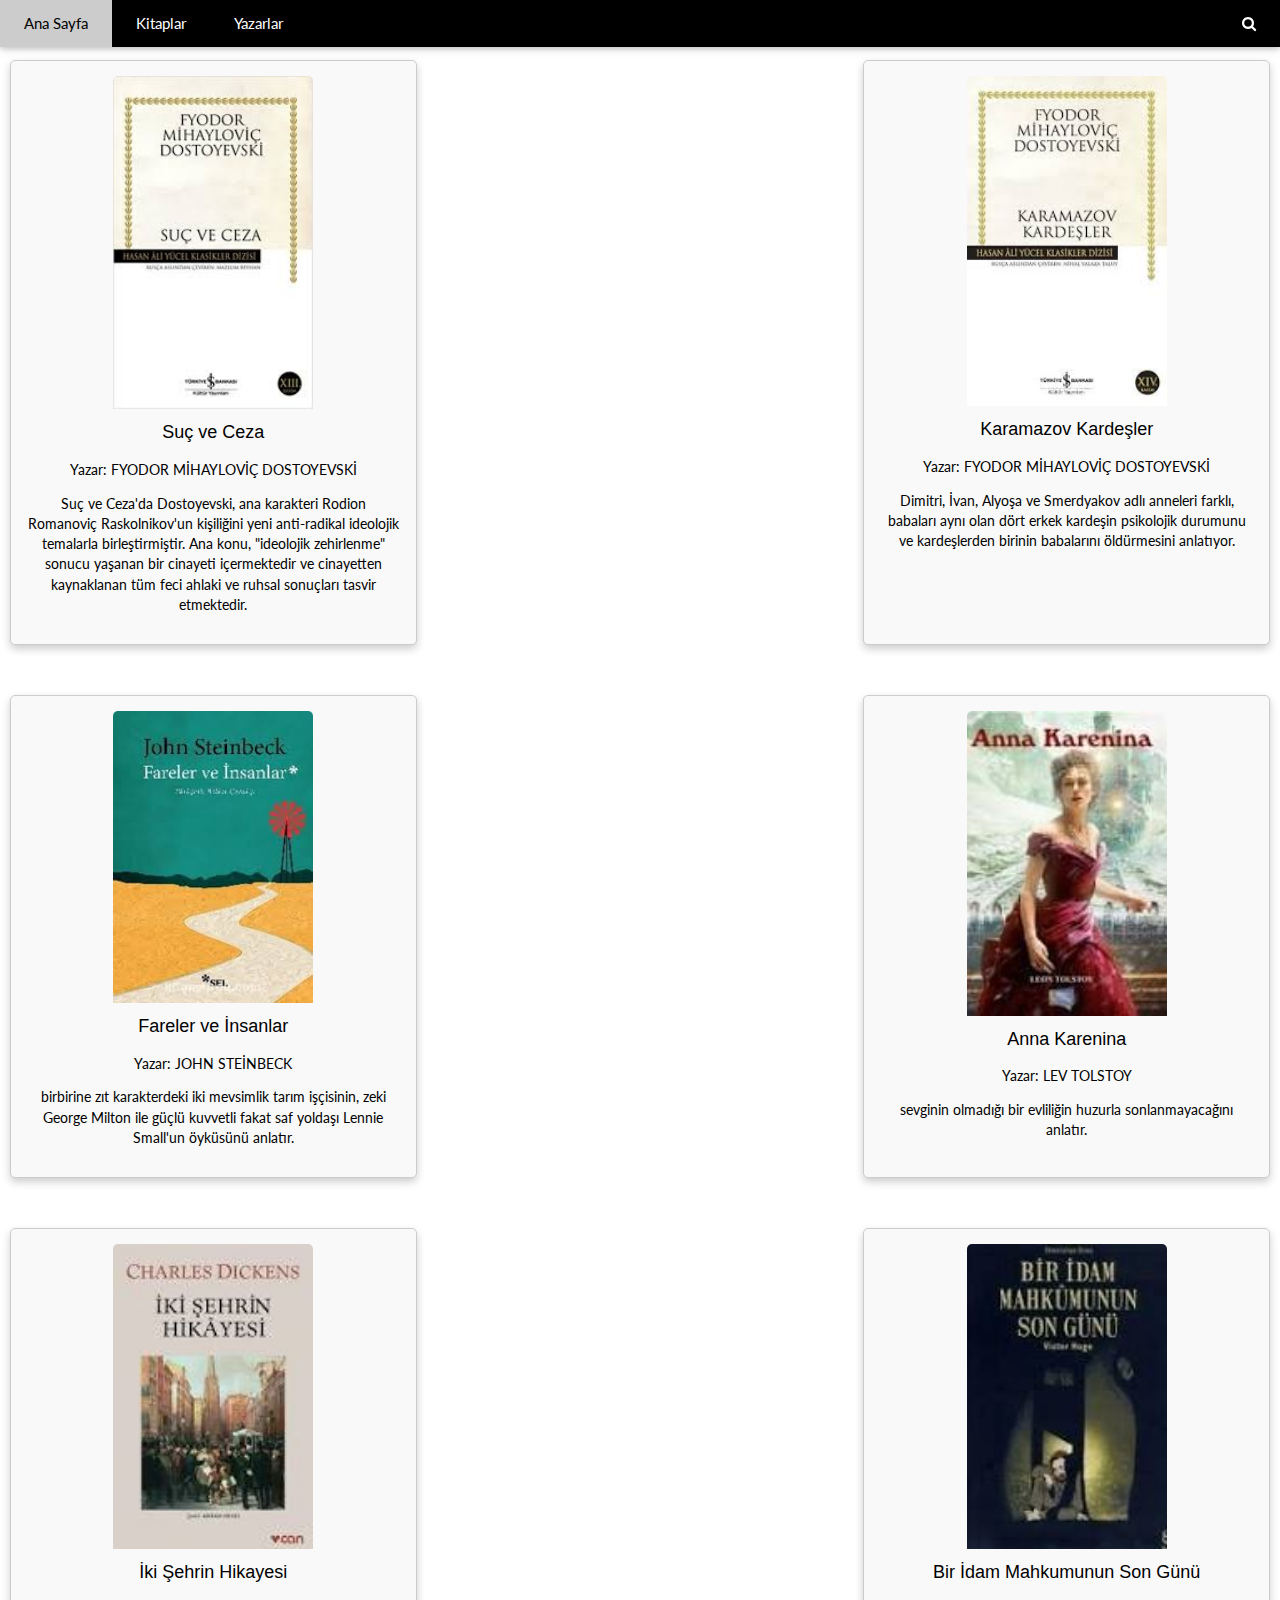
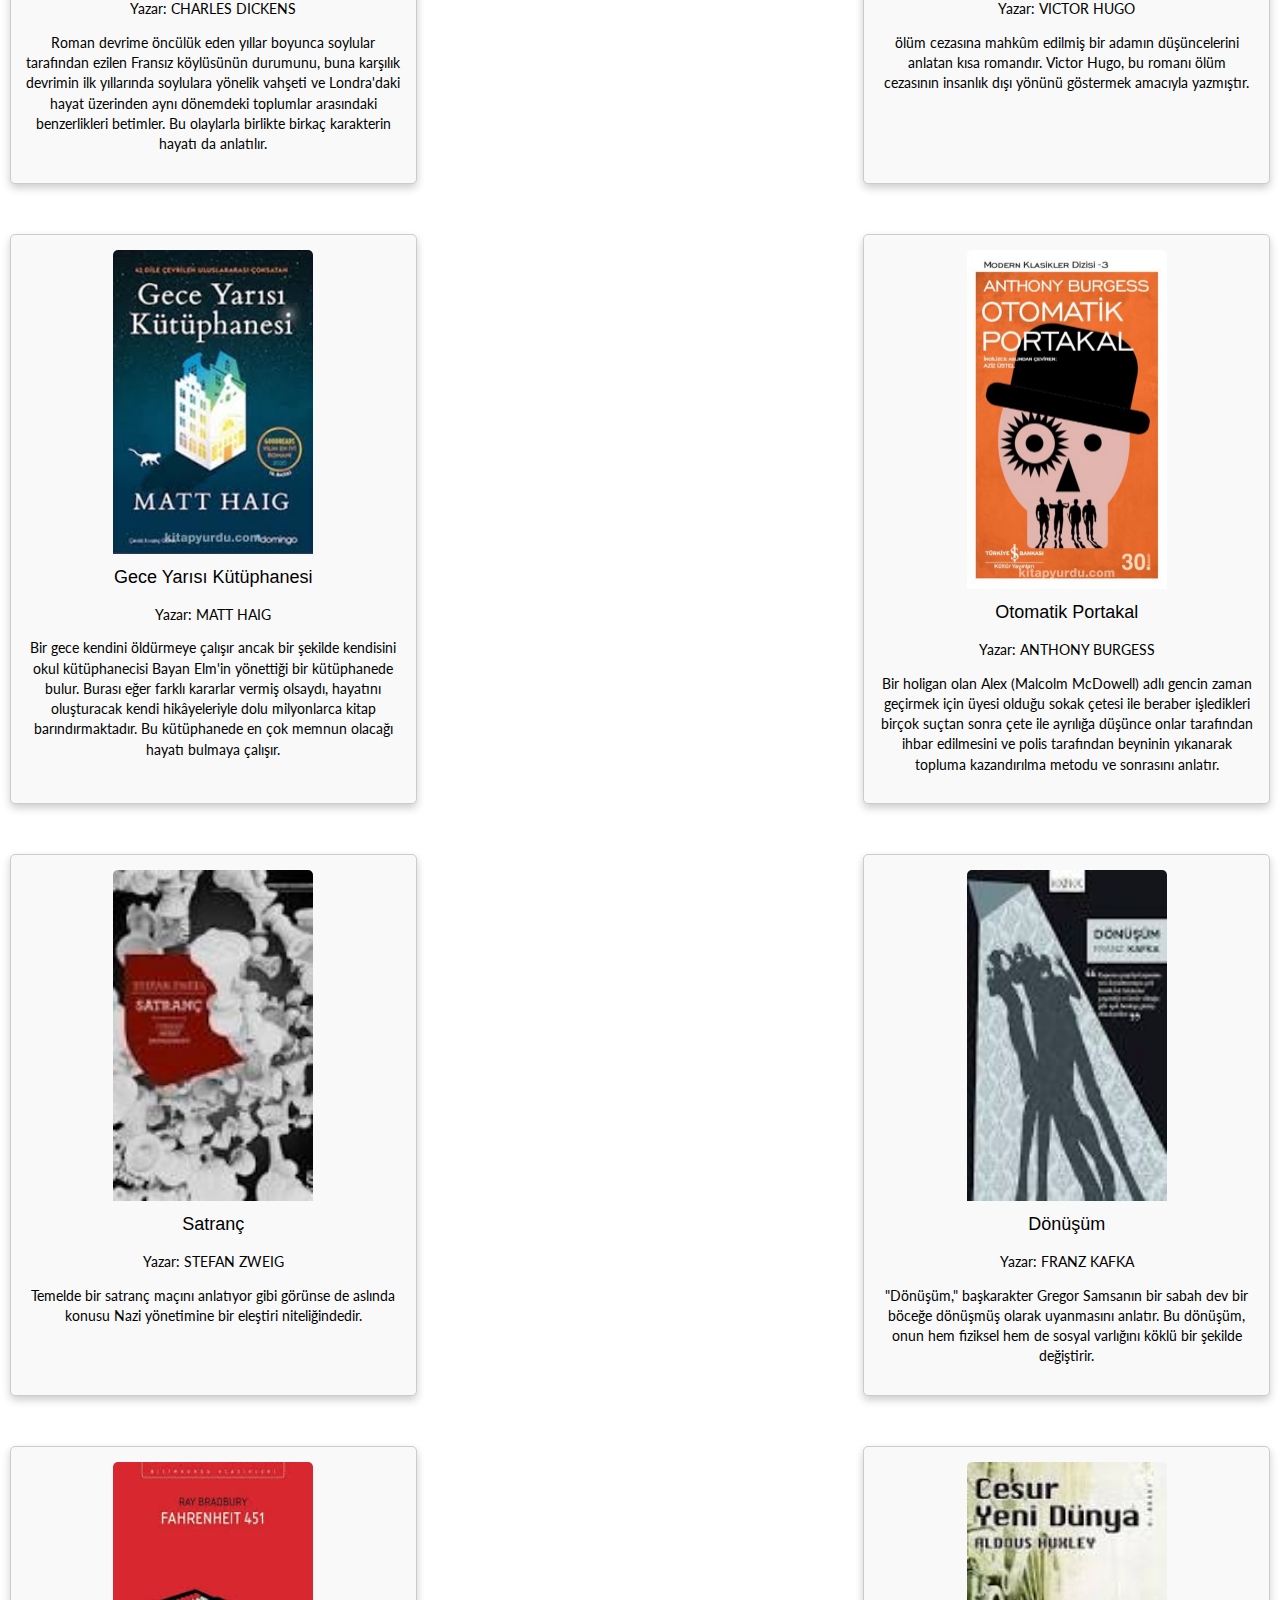
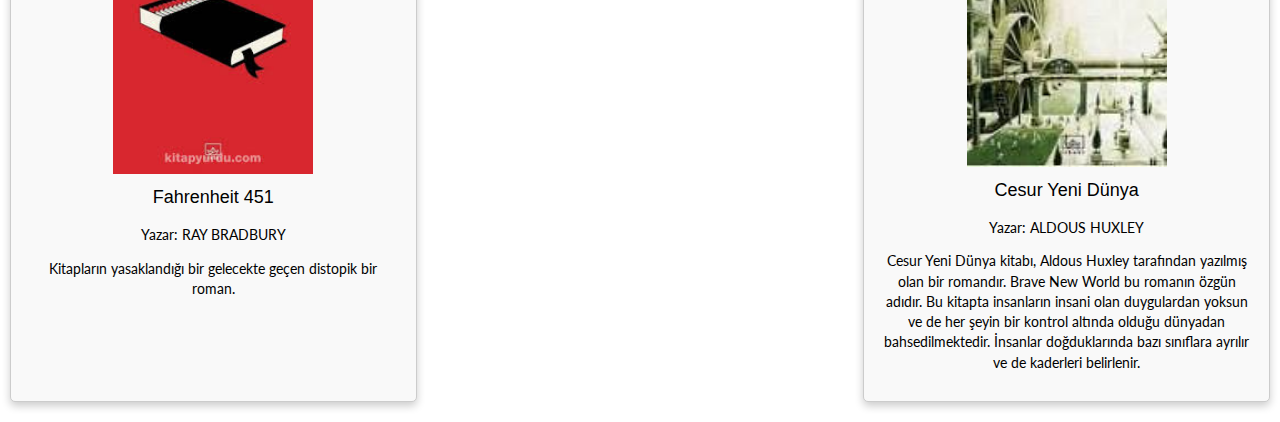
==== kitaplar.html @ 16271302 "Update kitaplar.html" ====
<!DOCTYPE html>
<html lang="en">

<head>
    <meta charset="UTF-8">
    <meta name="viewport" content="width=device-width, initial-scale=1.0">
    <title>Kütüphane</title>
    <link rel="stylesheet" href="https://www.w3schools.com/w3css/4/w3.css">
    <link rel="stylesheet" href="https://fonts.googleapis.com/css?family=Lato">
    <link rel="stylesheet" href="https://cdnjs.cloudflare.com/ajax/libs/font-awesome/4.7.0/css/font-awesome.min.css">
    <link rel="stylesheet" href="style.css">
    <style>
        body {
            font-family: "Lato", sans-serif;
        }

        .kitap-karti {
            margin: 20px 10px;
            text-align: center;
            box-shadow: 0 4px 8px 0 rgba(0, 0, 0, 0.2);
            transition: 0.3s;
            border-radius: 5px;
            display: inline-block;
            width: calc(33.333% - 20px);
        }

        .kitap-karti:hover {
            box-shadow: 0 8px 16px 0 rgba(0, 0, 0, 0.2);
        }

        .kitap-karti img {
            width: 100%;
            max-width: 200px;
            border-radius: 5px 5px 0 0;
        }

        .hakkinda {
            margin-top: 40px;
        }

        @media (max-width: 768px) {
            .kitap-karti {
                width: calc(50% - 20px);
            }
        }

        @media (max-width: 480px) {
            .kitap-karti {
                width: calc(100% - 20px);
            }
        }
    </style>
</head>

<body>
    <!-- Navbar -->
    <div class="w3-top">
        <div class="w3-bar w3-black w3-card">
            <a class="w3-bar-item w3-button w3-padding-large" href="index.html">Ana Sayfa</a>
            <a class="w3-bar-item w3-button w3-padding-large" href="kitaplar.html">Kitaplar</a>
            <a class="w3-bar-item w3-button w3-padding-large" href="yazarlar.html">Yazarlar</a>
            <a href="javascript:void(0)" class="w3-padding-large w3-hover-red w3-right"><i class="fa fa-search"></i></a>
        </div>
    </div>

    <!-- Navbar on small screens (remove the onclick attribute if you want the navbar to always show on top of the content when clicking on the links) -->
    <div id="navDemo" class="w3-bar-block w3-black w3-hide w3-hide-large w3-hide-medium w3-top" style="margin-top:46px">
        <a href="#band" class="w3-bar-item w3-button w3-padding-large" onclick="myFunction()">BAND</a>
        <a href="#tour" class="w3-bar-item w3-button w3-padding-large" onclick="myFunction()">TOUR</a>
        <a href="#contact" class="w3-bar-item w3-button w3-padding-large" onclick="myFunction()">CONTACT</a>
        <a href="#" class="w3-bar-item w3-button w3-padding-large" onclick="myFunction()">MERCH</a>
    </div>

    <main>
        <section>
            <h2></h2>
            <div class="kitap-karti">
                <img src="images/sucveceza.jpg" alt="Suç ve Ceza">
                <h3>Suç ve Ceza</h3>
                <p>Yazar: FYODOR MİHAYLOVİÇ DOSTOYEVSKİ</p>
                <p>Suç ve Ceza'da Dostoyevski, ana karakteri Rodion Romanoviç Raskolnikov'un kişiliğini yeni
                    anti-radikal ideolojik temalarla birleştirmiştir. Ana konu, "ideolojik zehirlenme" sonucu yaşanan
                    bir cinayeti içermektedir ve cinayetten kaynaklanan tüm feci ahlaki ve ruhsal sonuçları tasvir
                    etmektedir.
                </p>
            </div>

            <div class="kitap-karti">
                <img src="images/karamazovkardeşler.jpg" alt="Karamazov Kardeşler">
                <h3>Karamazov Kardeşler</h3>
                <p>Yazar: FYODOR MİHAYLOVİÇ DOSTOYEVSKİ</p>
                <p>Dimitri, İvan, Alyoşa ve Smerdyakov adlı anneleri farklı, babaları aynı olan dört erkek kardeşin
                    psikolojik durumunu ve kardeşlerden birinin babalarını öldürmesini anlatıyor.</p>
            </div>

            <div class="kitap-karti">
                <img src="images/farelerveinsanlar.jpg" alt="Fareler ve İnsanlar">
                <h3>Fareler ve İnsanlar</h3>
                <p>Yazar: JOHN STEİNBECK</p>
                <p>birbirine zıt karakterdeki iki mevsimlik tarım işçisinin, zeki George Milton ile güçlü kuvvetli fakat
                    saf yoldaşı Lennie Small'un öyküsünü anlatır.</p>
            </div>
            <div class="kitap-karti">
                <img src="images/annakarenina.jpg" alt="annakarenina">
                <h3>Anna Karenina</h3>
                <p>Yazar: LEV TOLSTOY</p>
                <p> sevginin olmadığı bir evliliğin huzurla sonlanmayacağını anlatır.</p>



            </div>
            <div class="kitap-karti">
                <img src="images/ikisehrinhikayesi.jpg" alt="ikişehrinhikayesi">
                <h3>İki Şehrin Hikayesi</h3>
                <p>Yazar: CHARLES DICKENS</p>
                <p>Roman devrime öncülük eden yıllar boyunca soylular tarafından ezilen Fransız köylüsünün durumunu,
                    buna karşılık devrimin ilk yıllarında soylulara yönelik vahşeti ve Londra'daki hayat üzerinden aynı
                    dönemdeki toplumlar arasındaki benzerlikleri betimler. Bu olaylarla birlikte birkaç karakterin
                    hayatı da anlatılır.</p>
            </div>
            <div class="kitap-karti">
                <img src="images/biridammahkumununsongunu.jpg" alt="biridammahkumununsongunu">
                <h3>Bir İdam Mahkumunun Son Günü</h3>
                <p>Yazar: VICTOR HUGO</p>
                <p>ölüm cezasına mahkûm edilmiş bir adamın düşüncelerini anlatan kısa romandır. Victor Hugo, bu romanı
                    ölüm cezasının insanlık dışı yönünü göstermek amacıyla yazmıştır.</p>

            </div>


            <div class="kitap-karti">
                <img src="images/geceyarisikutup.jpg" alt="Gece Yarısı Kütüphanesi">
                <h3>Gece Yarısı Kütüphanesi</h3>
                <p>Yazar: MATT HAIG</p>
                <p>Bir gece kendini öldürmeye çalışır ancak bir şekilde kendisini okul kütüphanecisi Bayan Elm'in
                    yönettiği bir kütüphanede bulur. Burası eğer farklı kararlar vermiş olsaydı, hayatını oluşturacak
                    kendi hikâyeleriyle dolu milyonlarca kitap barındırmaktadır. Bu kütüphanede en çok memnun olacağı
                    hayatı bulmaya çalışır.</p>
            </div>

            <div class="kitap-karti">
                <img src="images/otomatikportakal.jpg" alt="Otomatik Portakal" width="200">
                <h3>Otomatik Portakal</h3>
                <p>Yazar: ANTHONY BURGESS</p>
                <P>Bir holigan olan Alex (Malcolm McDowell) adlı gencin zaman geçirmek için üyesi olduğu sokak çetesi
                    ile beraber işledikleri birçok suçtan sonra çete ile ayrılığa düşünce onlar tarafından ihbar
                    edilmesini ve polis tarafından beyninin yıkanarak topluma kazandırılma metodu ve sonrasını anlatır.
                </P>
            </div>
            <div class="kitap-karti">
                <img src="images/satranc.jpg" alt="satranç">
                <h3>Satranç</h3>
                <p>Yazar: STEFAN ZWEIG</p>
                <p>Temelde bir satranç maçını anlatıyor gibi görünse de aslında konusu Nazi yönetimine bir eleştiri
                    niteliğindedir.</p>

            </div>
            <div class="kitap-karti">
                <img src="images/donusum.jpg" alt="dönüşüm">
                <h3>Dönüşüm</h3>
                <p>Yazar: FRANZ KAFKA</p>
                <p> "Dönüşüm," başkarakter Gregor Samsanın bir sabah dev bir böceğe dönüşmüş olarak uyanmasını anlatır.
                    Bu dönüşüm, onun hem fiziksel hem de sosyal varlığını köklü bir şekilde değiştirir.</p>

            </div>



            <div class="kitap-karti">
                <img src="images/fahrenheit.jpg" alt="Fahrenheit 451">
                <h3>Fahrenheit 451</h3>
                <p>Yazar: RAY BRADBURY</p>
                <p>Kitapların yasaklandığı bir gelecekte geçen distopik bir roman.</p>
            </div>
            <div class="kitap-karti">
                <img src="images/cesuryenidunya.jpg" alt="cesuryenidunya">
                <h3>Cesur Yeni Dünya</h3>
                <p>Yazar: ALDOUS HUXLEY</p>
                <p>Cesur Yeni Dünya kitabı, Aldous Huxley tarafından yazılmış olan bir romandır. Brave New World bu
                    romanın özgün adıdır. Bu kitapta insanların insani olan duygulardan yoksun ve de her şeyin bir
                    kontrol altında olduğu dünyadan bahsedilmektedir. İnsanlar doğduklarında bazı sınıflara ayrılır ve
                    de kaderleri belirlenir.</p>

            </div>
        </section>
    </main>
</body>

</html>
---- style.css ----
body {
    font-family: Arial, sans-serif;
    margin: 0;
    padding: 0;
}


nav ul {
    list-style-type: none;
    padding: 0;
}

nav ul li {
    display: inline;
    margin: 0 15px;
}

nav ul li a {
    color: white;
    text-decoration: none;
}

section {
    display: flex;
    flex-wrap: wrap;
    /* Kartların birden fazla satıra yayılmasını sağlar */
    justify-content: space-between;
    /* Kartlar arasındaki boşluğu eşit dağıtır */

    gap: 10px;
}

section h2 {
    text-align: center;
    /* Başlığı ortalar */
    margin-bottom: 20px;
    /* Başlık ile kitap kartları arasında boşluk bırakır */
    width: 100%;
    /* Başlığın tam genişlikte olmasını sağlar */
}


.kitap-karti {
    border: 1px solid #ccc;
    /* Kenar rengi ve kalınlığı */
    border-radius: 5px;
    /* Kenarları yuvarlatma */
    padding: 15px;
    /* İçerik ile kenar arasındaki boşluk */
    margin: 10px;
    /* Kartlar arasındaki boşluk */
    width: calc(33.33% - 20px);
    /* Üç kart yan yana olacak şekilde genişlik ayarı */
    margin: 10px;
    /* Kartlar arasındaki boşluk */
    /* Kart genişliği */
    text-align: center;
    /* Metni ortalama */
    background-color: #f9f9f9;
    /* Arka plan rengi */
    transition: transform 0.2s;
    /* Hover efekti için geçiş */
}

.kitap-karti:hover {
    transform: scale(1.05);
    /* Hover durumunda kartı büyütme efekti */
}

.kitap-karti h3 {
    font-size: 1.2em;
    /* Başlık boyutunu artır */
}

.kitap-karti p {
    font-size: 0.9em;
    /* Paragraf boyutunu ayarla */
}

main {
    display: flex;
    flex-wrap: wrap;
    /* Kartların birden fazla satıra yayılmasını sağlar */
    justify-content: center;
    /* Kartları ortalar */
}

.hakkinda {
    background-color: #f9f9f9;
    /* Açık gri arka plan rengi */
    border: 1px solid #ddd;
    /* Kenar rengi */
    border-radius: 8px;
    /* Kenarları yuvarlama */
    padding: 20px;
    /* İçerik için boşluk */
    margin: 20px 0;
    /* Üst ve alt boşluk */
    box-shadow: 0 4px 8px rgba(0, 0, 0, 0.1);
    /* Hafif gölge efekti */
    text-align: center;
    /* Metni ortalama */
}

.hakkinda h2 {
    color: #333;
    /* Başlık rengi */
    font-family: 'Arial', sans-serif;
    /* Yazı tipi */
    font-size: 24px;
    /* Başlık boyutu */
    margin-bottom: 10px;
    /* Başlık altı boşluk */
}

.hakkinda p {
    color: #555;
    /* Paragraf rengi */
    font-family: 'Georgia', serif;
    /* Yazı tipi */
    font-size: 16px;
    /* Paragraf boyutu */
    line-height: 1.6;
    /* Satır yüksekliği */
}

.yazarlar {
    padding: 20px;
    /* İçerik için boşluk */
    background-color: #f4f4f4;
    /* Açık gri arka plan rengi */
    display: flex;
    /* Flexbox kullanımı */
    flex-wrap: wrap;
    /* Kartların taşmasını önlemek için */
    justify-content: center;
    /* Kartları ortala */
}

.yazarlar h2 {
    text-align: center;
    /* Başlığı ortala */
    color: #333;
    /* Başlık rengi */
    font-family: 'Arial', sans-serif;
    /* Yazı tipi */
    font-size: 28px;
    /* Başlık boyutu */
    margin-bottom: 20px;
    /* Başlık altı boşluk */
    width: 100%;
    /* Başlığın tam genişlikte olmasını sağla */
}

.yazar-karti {
    background-color: #fff;
    /* Beyaz arka plan rengi */
    border: 1px solid #ddd;
    /* Kenar rengi */
    border-radius: 8px;
    /* Kenarları yuvarlama */
    padding: 15px;
    /* İçerik için boşluk */
    margin: 15px;
    /* Kartlar arasında boşluk */
    text-align: center;
    /* Metni ortala */
    box-shadow: 0 2px 5px rgba(0, 0, 0, 0.1);
    /* Hafif gölge efekti */
    transition: transform 0.2s;
    /* Hover efekti için geçiş */
    flex: 0 1 calc(50% - 30px);
    /* Kartların genişliğini ayarlama (2 kart yan yana) */
    max-width: 300px;
    /* Kartların maksimum genişliği */
}

.yazar-karti:hover {
    transform: scale(1.05);
    /* Hover sırasında kartı büyütme */
}

.yazar-karti img {
    width: 150px;
    /* Resim genişliği */
    height: auto;
    /* Yükseklik otomatik */
    border-radius: 50%;
    /* Resmi dairesel yapma */
    margin-bottom: 10px;
    /* Resim altı boşluk */
}

.yazar-karti h3 {
    color: #333;
    /* Yazar adı rengi */
    font-family: 'Arial', sans-serif;
    /* Yazı tipi */
    font-size: 20px;
    /* Yazar adı boyutu */
    margin: 10px 0;
    /* Yazar adı üstü ve altı boşluk */
}

.yazar-karti p {
    color: #555;
    /* Paragraf rengi */
    font-family: 'Georgia', serif;
    /* Yazı tipi */
    font-size: 16px;
    /* Paragraf boyutu */
    line-height: 1.5;
    /* Satır yüksekliği */
}
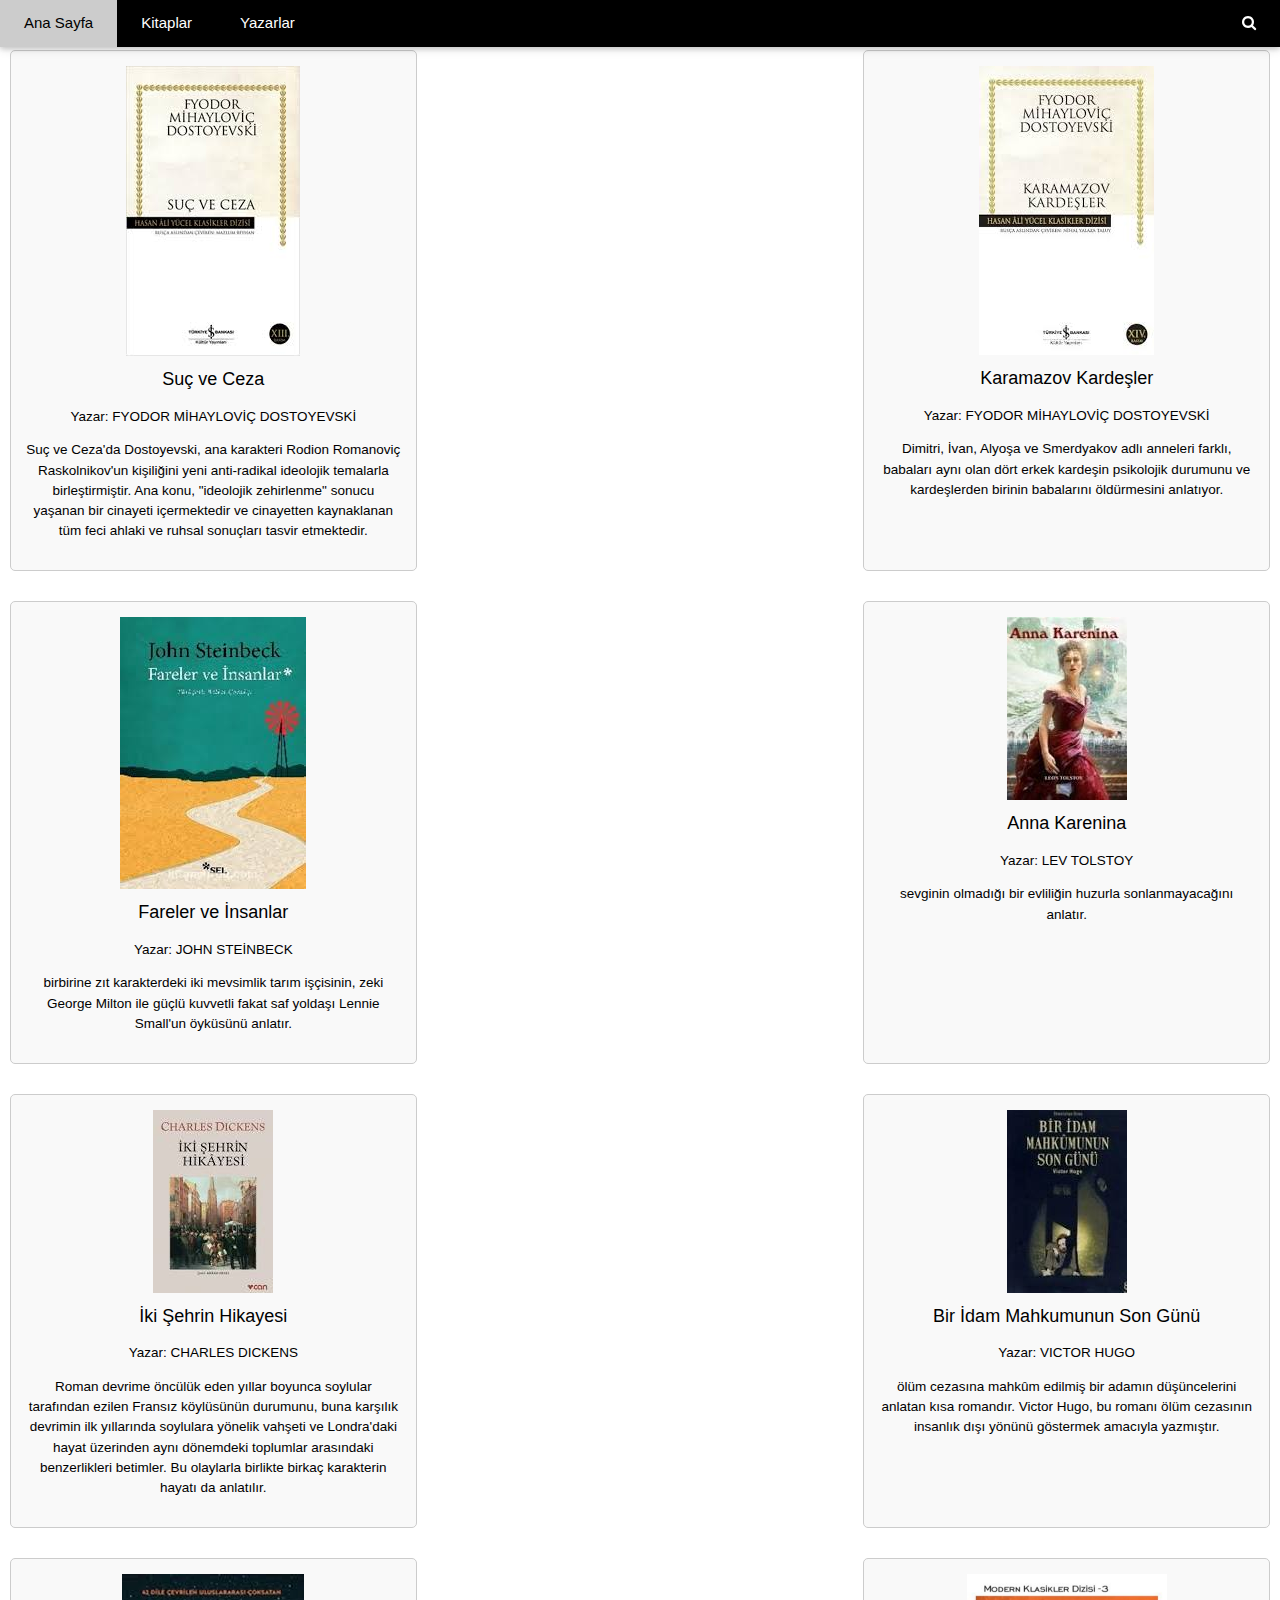
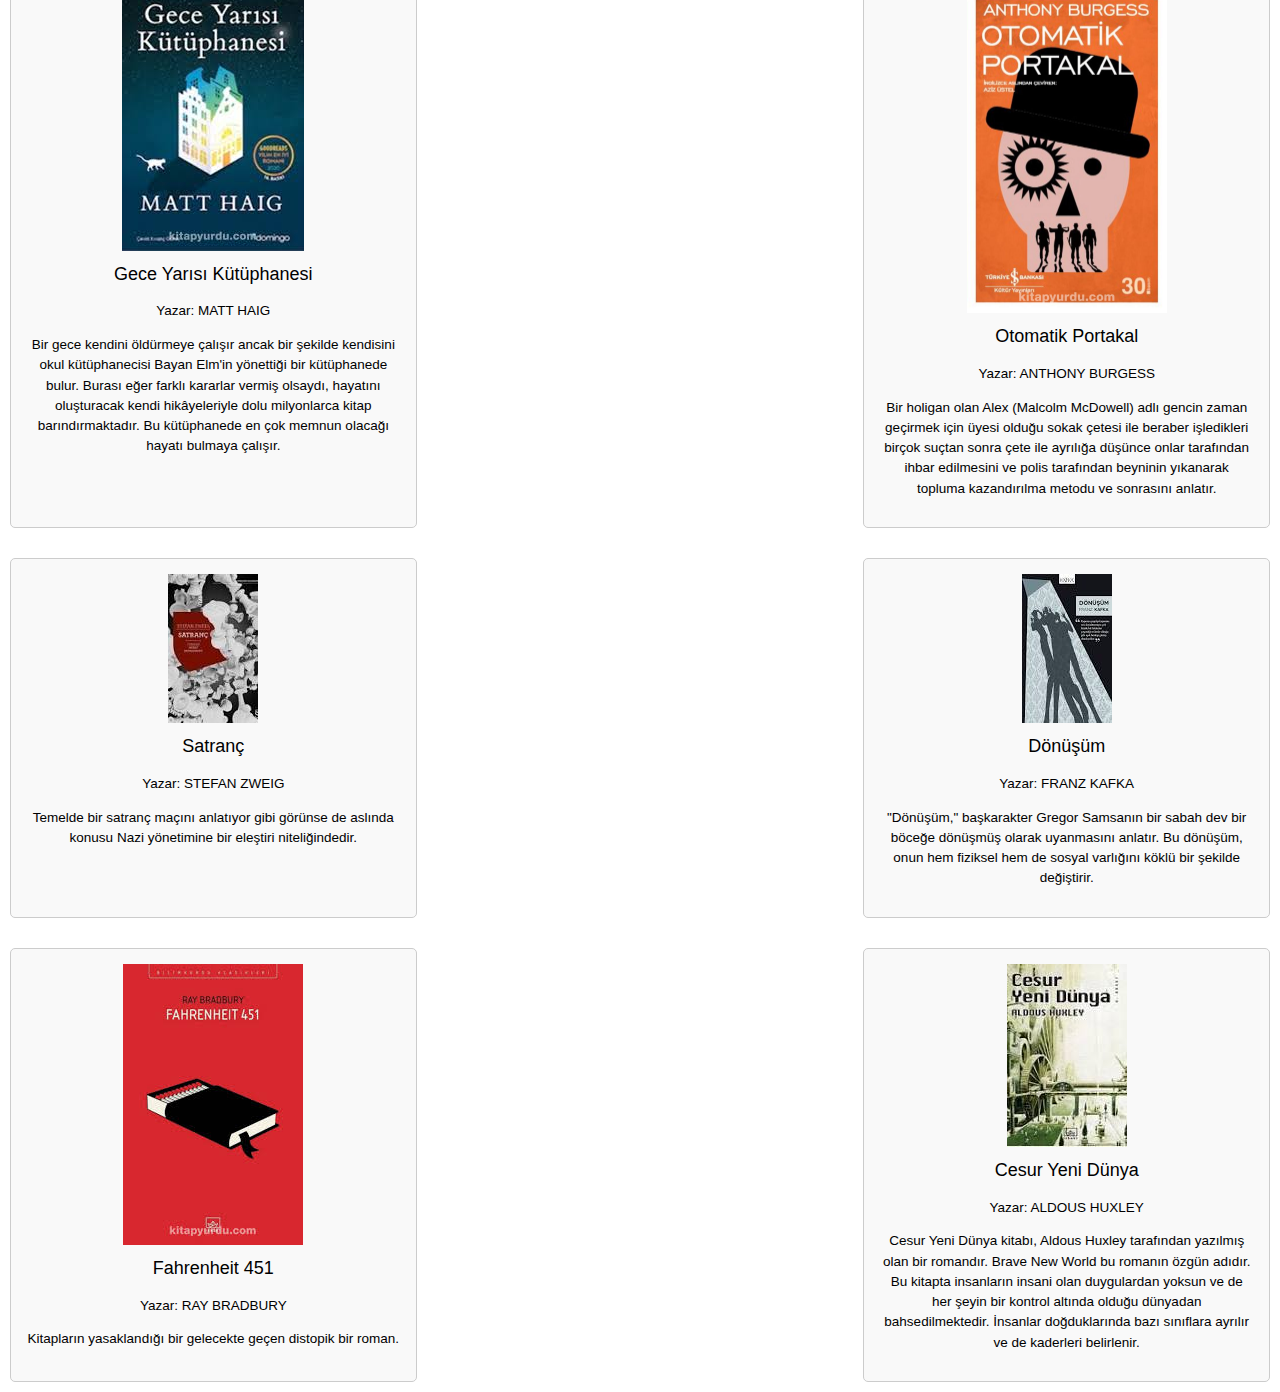
==== commit b45580be: "Update kitaplar.html" ====
--- a/kitaplar.html
+++ b/kitaplar.html
@@ -4,39 +4,14 @@
 <head>
     <meta charset="UTF-8">
     <meta name="viewport" content="width=device-width, initial-scale=1.0">
-    <title>Kütüphane</title>
+    <title>Tayyip Tükenmez</title>
     <link rel="stylesheet" href="https://www.w3schools.com/w3css/4/w3.css">
     <link rel="stylesheet" href="https://fonts.googleapis.com/css?family=Lato">
     <link rel="stylesheet" href="https://cdnjs.cloudflare.com/ajax/libs/font-awesome/4.7.0/css/font-awesome.min.css">
     <link rel="stylesheet" href="style.css">
     <style>
-        body {
-            font-family: "Lato", sans-serif;
-        }
+      
 
-        .kitap-karti {
-            margin: 20px 10px;
-            text-align: center;
-            box-shadow: 0 4px 8px 0 rgba(0, 0, 0, 0.2);
-            transition: 0.3s;
-            border-radius: 5px;
-            display: inline-block;
-            width: calc(33.333% - 20px);
-        }
-
-        .kitap-karti:hover {
-            box-shadow: 0 8px 16px 0 rgba(0, 0, 0, 0.2);
-        }
-
-        .kitap-karti img {
-            width: 100%;
-            max-width: 200px;
-            border-radius: 5px 5px 0 0;
-        }
-
-        .hakkinda {
-            margin-top: 40px;
-        }
 
         @media (max-width: 768px) {
             .kitap-karti {
--- a/style.css
+++ b/style.css
@@ -125,6 +125,7 @@
 }
 
 .yazarlar {
+    margin-top: 20px;
     padding: 20px;
     /* İçerik için boşluk */
     background-color: #f4f4f4;
@@ -211,4 +212,4 @@
     /* Paragraf boyutu */
     line-height: 1.5;
     /* Satır yüksekliği */
-}+}
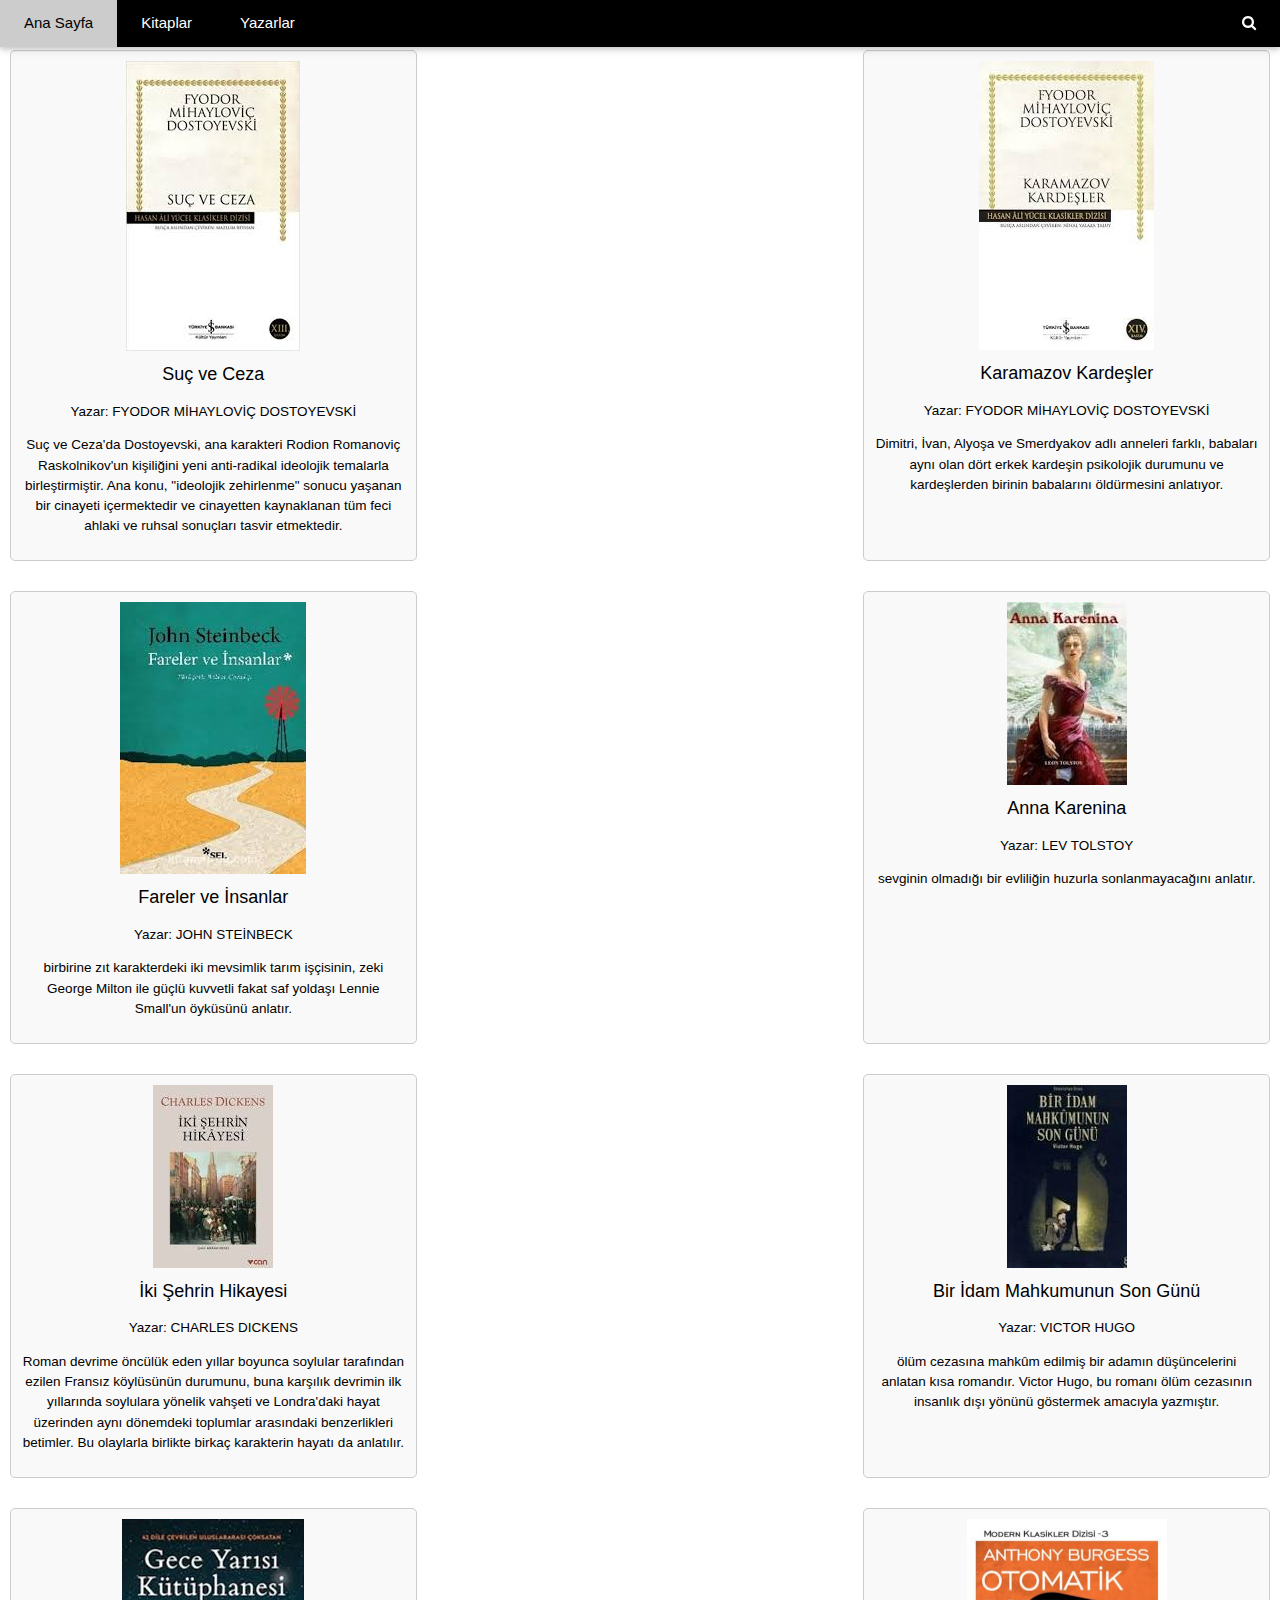
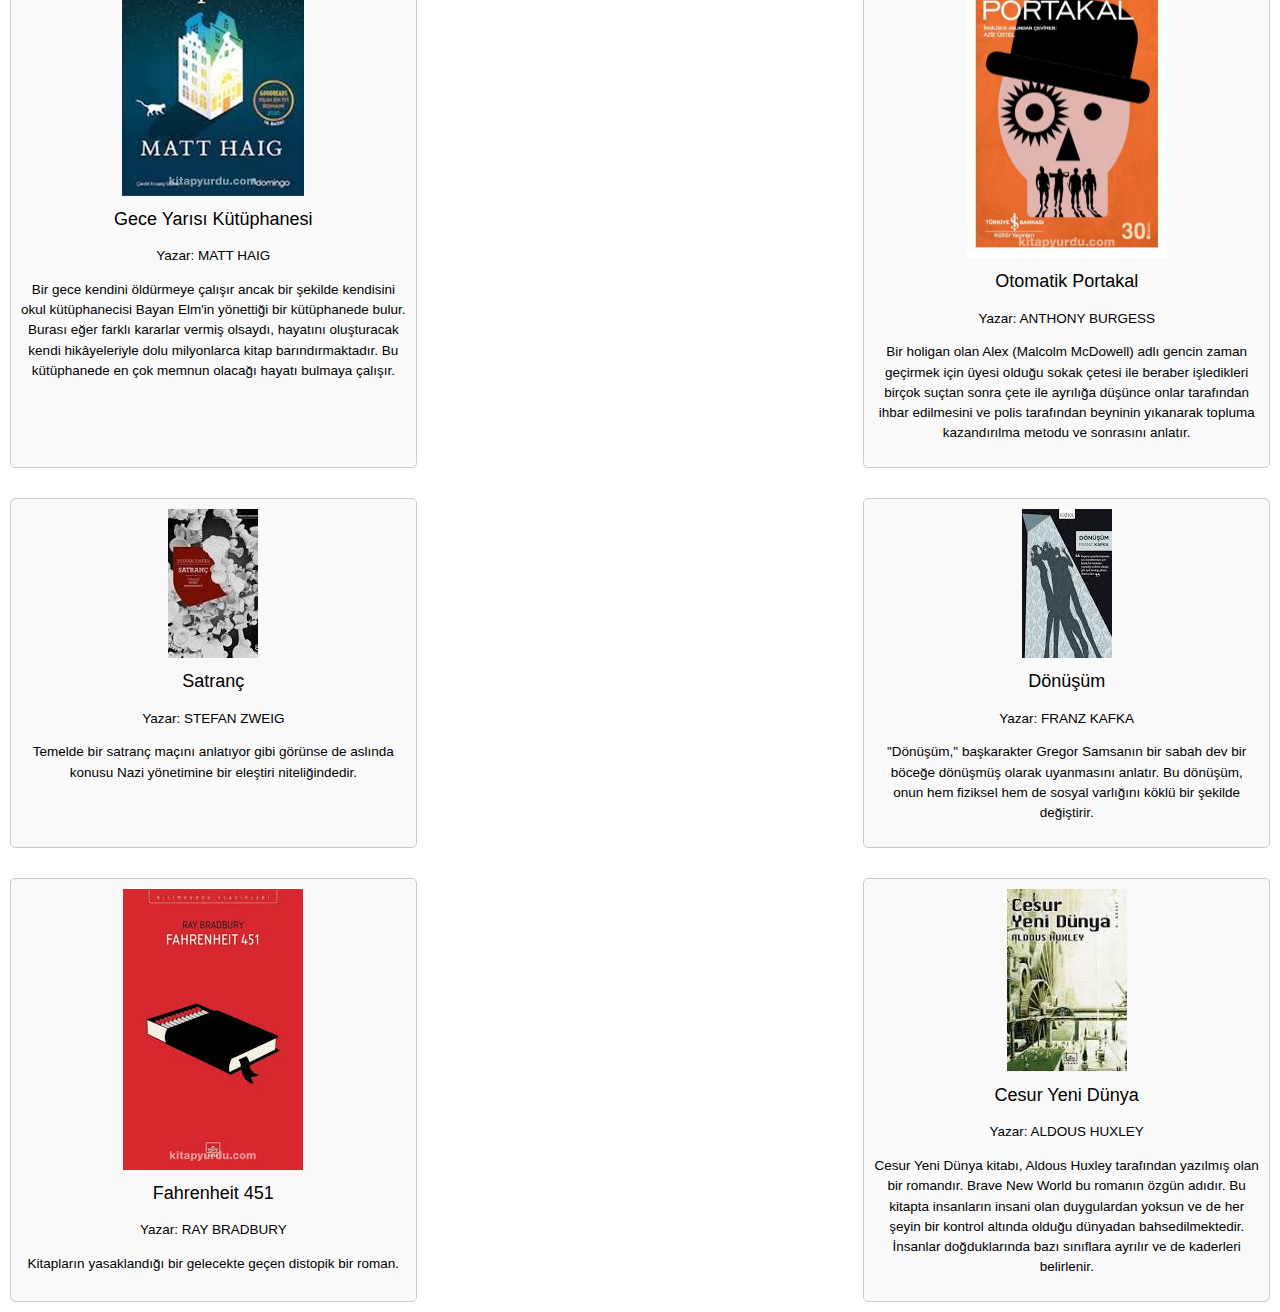
==== commit b2e1d302: "Update kitaplar.html" ====
--- a/kitaplar.html
+++ b/kitaplar.html
@@ -4,33 +4,19 @@
 <head>
     <meta charset="UTF-8">
     <meta name="viewport" content="width=device-width, initial-scale=1.0">
-    <title>Tayyip Tükenmez</title>
+    <title>Kütüphane</title>
     <link rel="stylesheet" href="https://www.w3schools.com/w3css/4/w3.css">
     <link rel="stylesheet" href="https://fonts.googleapis.com/css?family=Lato">
     <link rel="stylesheet" href="https://cdnjs.cloudflare.com/ajax/libs/font-awesome/4.7.0/css/font-awesome.min.css">
     <link rel="stylesheet" href="style.css">
-    <style>
-      
-
-
-        @media (max-width: 768px) {
-            .kitap-karti {
-                width: calc(50% - 20px);
-            }
-        }
-
-        @media (max-width: 480px) {
-            .kitap-karti {
-                width: calc(100% - 20px);
-            }
-        }
-    </style>
+   
 </head>
 
 <body>
     <!-- Navbar -->
     <div class="w3-top">
         <div class="w3-bar w3-black w3-card">
+           
             <a class="w3-bar-item w3-button w3-padding-large" href="index.html">Ana Sayfa</a>
             <a class="w3-bar-item w3-button w3-padding-large" href="kitaplar.html">Kitaplar</a>
             <a class="w3-bar-item w3-button w3-padding-large" href="yazarlar.html">Yazarlar</a>
@@ -40,10 +26,11 @@
 
     <!-- Navbar on small screens (remove the onclick attribute if you want the navbar to always show on top of the content when clicking on the links) -->
     <div id="navDemo" class="w3-bar-block w3-black w3-hide w3-hide-large w3-hide-medium w3-top" style="margin-top:46px">
-        <a href="#band" class="w3-bar-item w3-button w3-padding-large" onclick="myFunction()">BAND</a>
-        <a href="#tour" class="w3-bar-item w3-button w3-padding-large" onclick="myFunction()">TOUR</a>
-        <a href="#contact" class="w3-bar-item w3-button w3-padding-large" onclick="myFunction()">CONTACT</a>
-        <a href="#" class="w3-bar-item w3-button w3-padding-large" onclick="myFunction()">MERCH</a>
+     
+        <a href="index.html" class="w3-bar-item w3-button w3-padding-large" onclick="myFunction()">Ana Saya</a>
+        <a href="kitaplar.html" class="w3-bar-item w3-button w3-padding-large" onclick="myFunction()">Kitaplar</a>
+        <a href="yazarlar.html" class="w3-bar-item w3-button w3-padding-large" onclick="myFunction()">Yazarlar</a>
+  
     </div>
 
     <main>
--- a/style.css
+++ b/style.css
@@ -43,9 +43,11 @@
 .kitap-karti {
     border: 1px solid #ccc;
     /* Kenar rengi ve kalınlığı */
+    display: block;
+    
     border-radius: 5px;
     /* Kenarları yuvarlatma */
-    padding: 15px;
+    padding: 10px;
     /* İçerik ile kenar arasındaki boşluk */
     margin: 10px;
     /* Kartlar arasındaki boşluk */
@@ -56,10 +58,28 @@
     /* Kart genişliği */
     text-align: center;
     /* Metni ortalama */
+    width: calc(33.333% - 20px);
+    /* Büyük ekranlarda üç sütunlu düzen */
     background-color: #f9f9f9;
     /* Arka plan rengi */
     transition: transform 0.2s;
     /* Hover efekti için geçiş */
+}
+
+@media (max-width: 768px) {
+    .kitap-karti {
+        width: calc(50% - 20px);
+        /* Orta boyutlu ekranlarda iki sütunlu düzen */
+    }
+}
+
+@media (max-width: 480px) {
+    .kitap-karti {
+        width: calc(100% - 20px);
+        /* Küçük ekranlarda tam genişlikte */
+        margin: 10px auto;
+        /* Kartları ortalamak için margin ayarlandı */
+    }
 }
 
 .kitap-karti:hover {
@@ -125,6 +145,7 @@
 }
 
 .yazarlar {
+
     margin-top: 20px;
     padding: 20px;
     /* İçerik için boşluk */
@@ -170,8 +191,7 @@
     /* Hafif gölge efekti */
     transition: transform 0.2s;
     /* Hover efekti için geçiş */
-    flex: 0 1 calc(50% - 30px);
-    /* Kartların genişliğini ayarlama (2 kart yan yana) */
+
     max-width: 300px;
     /* Kartların maksimum genişliği */
 }
@@ -213,3 +233,11 @@
     line-height: 1.5;
     /* Satır yüksekliği */
 }
+
+.logo {
+    display: block;
+    margin: 20px auto 20px auto;
+    /* Üstte, altta ve yanlarda boşluk bırakmak için margin ayarları */
+    width: 100%;
+    max-width: 150px;
+}
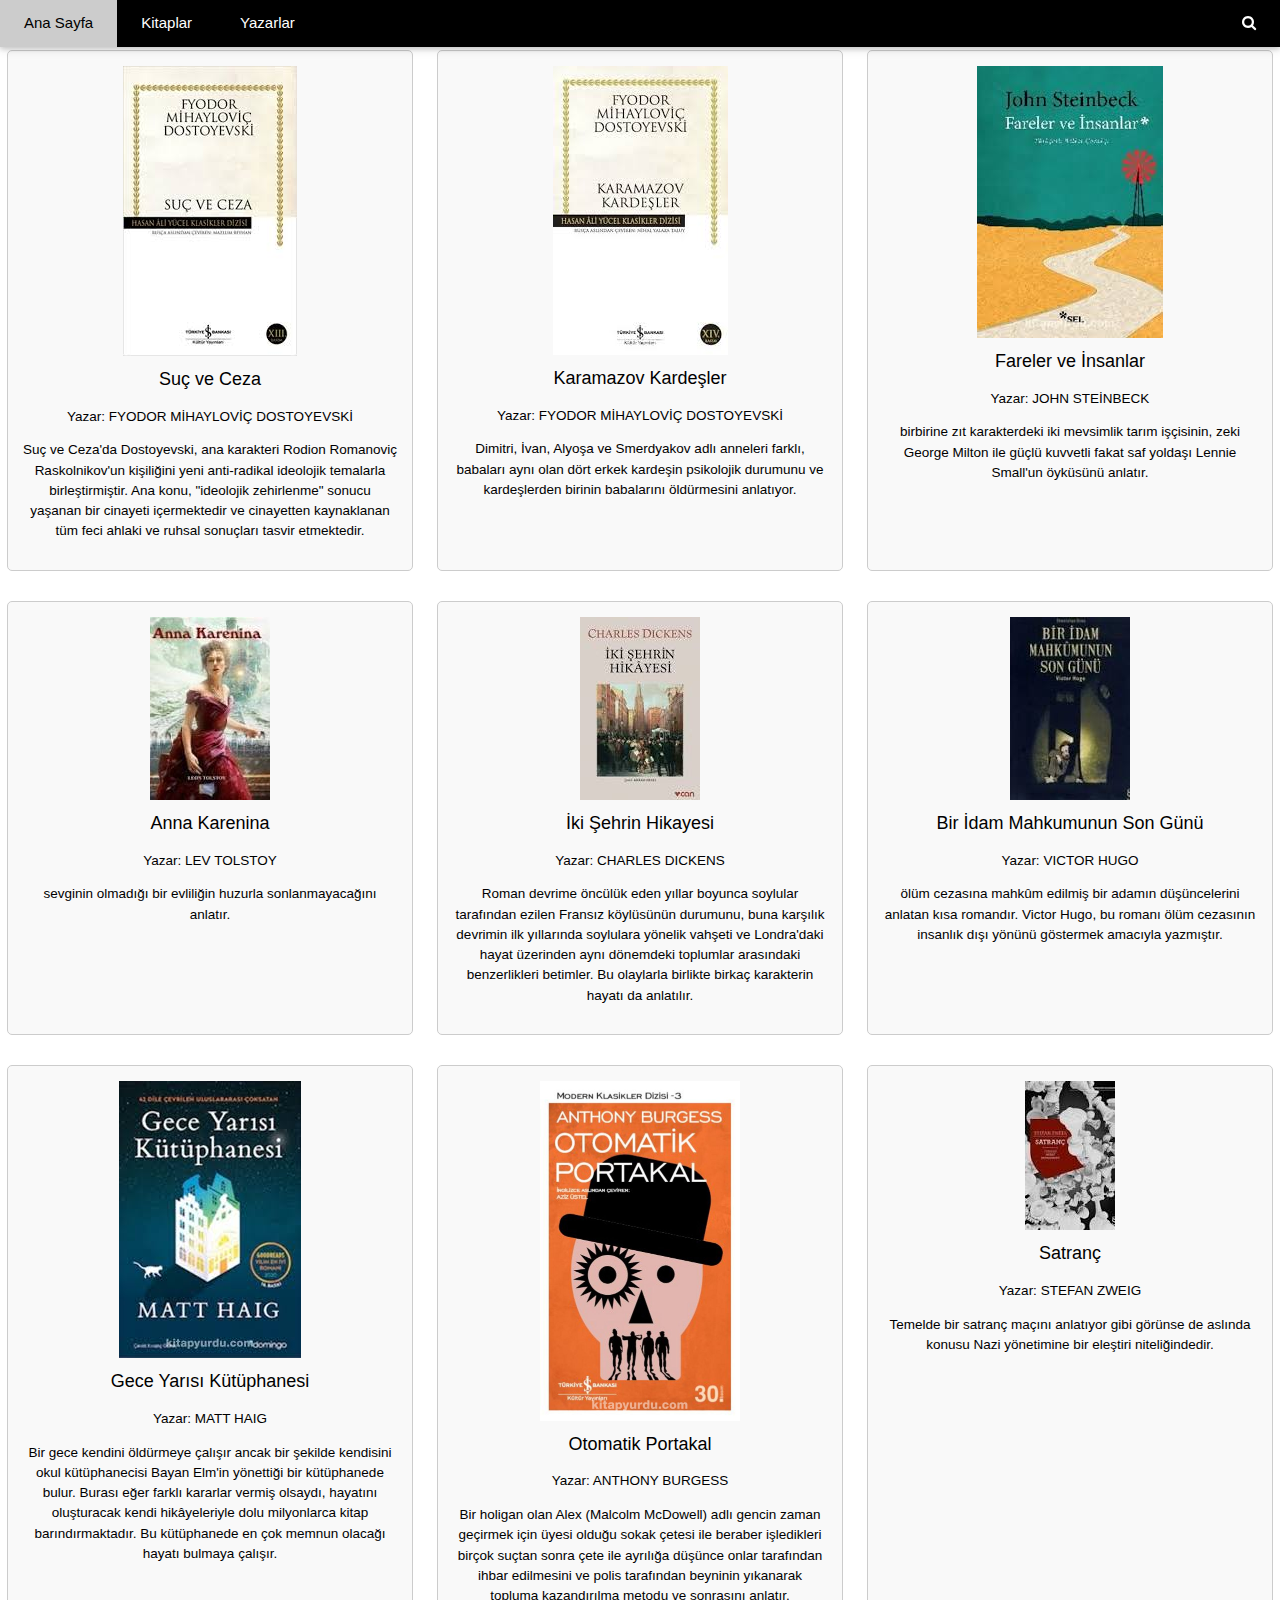
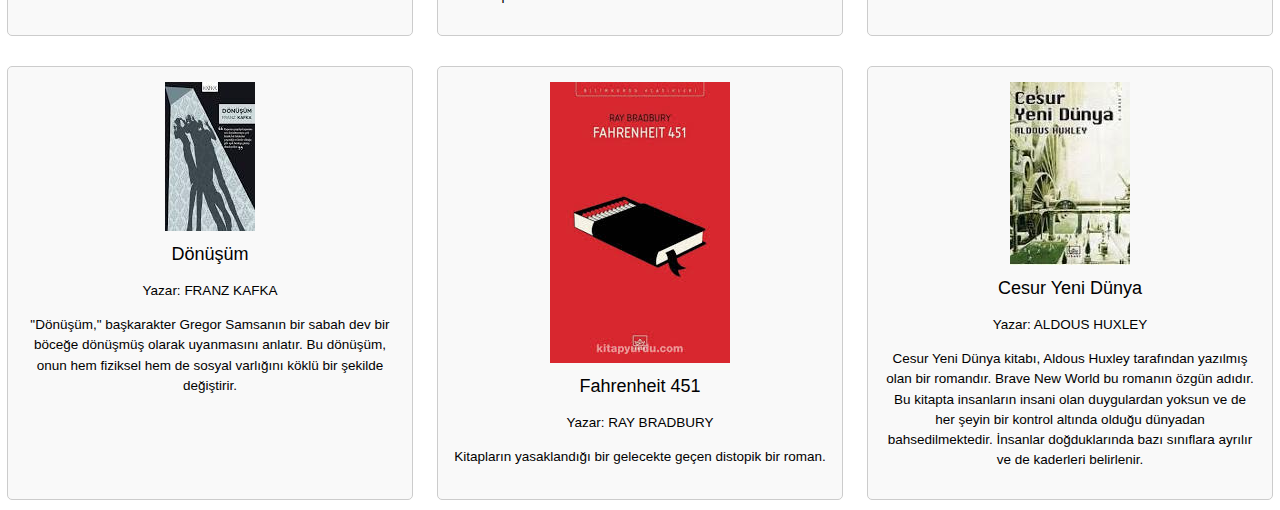
==== commit 6617cf60: "Update kitaplar.html" ====
--- a/kitaplar.html
+++ b/kitaplar.html
@@ -4,7 +4,7 @@
 <head>
     <meta charset="UTF-8">
     <meta name="viewport" content="width=device-width, initial-scale=1.0">
-    <title>Kütüphane</title>
+    <title>Tayyip Tükenmez</title>
     <link rel="stylesheet" href="https://www.w3schools.com/w3css/4/w3.css">
     <link rel="stylesheet" href="https://fonts.googleapis.com/css?family=Lato">
     <link rel="stylesheet" href="https://cdnjs.cloudflare.com/ajax/libs/font-awesome/4.7.0/css/font-awesome.min.css">
--- a/style.css
+++ b/style.css
@@ -44,22 +44,25 @@
     border: 1px solid #ccc;
     /* Kenar rengi ve kalınlığı */
     display: block;
-    
+
     border-radius: 5px;
     /* Kenarları yuvarlatma */
-    padding: 10px;
+    padding: 15px;
     /* İçerik ile kenar arasındaki boşluk */
-    margin: 10px;
+    margin: 15px;
     /* Kartlar arasındaki boşluk */
     width: calc(33.33% - 20px);
     /* Üç kart yan yana olacak şekilde genişlik ayarı */
-    margin: 10px;
+    margin: 10px auto;
     /* Kartlar arasındaki boşluk */
     /* Kart genişliği */
+
     text-align: center;
-    /* Metni ortalama */
+
     width: calc(33.333% - 20px);
     /* Büyük ekranlarda üç sütunlu düzen */
+
+    /* Metni ortalama */
     background-color: #f9f9f9;
     /* Arka plan rengi */
     transition: transform 0.2s;
@@ -82,162 +85,162 @@
     }
 }
 
-.kitap-karti:hover {
-    transform: scale(1.05);
-    /* Hover durumunda kartı büyütme efekti */
-}
-
-.kitap-karti h3 {
-    font-size: 1.2em;
-    /* Başlık boyutunu artır */
-}
-
-.kitap-karti p {
-    font-size: 0.9em;
-    /* Paragraf boyutunu ayarla */
-}
-
-main {
-    display: flex;
-    flex-wrap: wrap;
-    /* Kartların birden fazla satıra yayılmasını sağlar */
-    justify-content: center;
-    /* Kartları ortalar */
-}
-
-.hakkinda {
-    background-color: #f9f9f9;
-    /* Açık gri arka plan rengi */
-    border: 1px solid #ddd;
-    /* Kenar rengi */
-    border-radius: 8px;
-    /* Kenarları yuvarlama */
-    padding: 20px;
-    /* İçerik için boşluk */
-    margin: 20px 0;
-    /* Üst ve alt boşluk */
-    box-shadow: 0 4px 8px rgba(0, 0, 0, 0.1);
-    /* Hafif gölge efekti */
-    text-align: center;
-    /* Metni ortalama */
-}
-
-.hakkinda h2 {
-    color: #333;
-    /* Başlık rengi */
-    font-family: 'Arial', sans-serif;
-    /* Yazı tipi */
-    font-size: 24px;
-    /* Başlık boyutu */
-    margin-bottom: 10px;
-    /* Başlık altı boşluk */
-}
-
-.hakkinda p {
-    color: #555;
-    /* Paragraf rengi */
-    font-family: 'Georgia', serif;
-    /* Yazı tipi */
-    font-size: 16px;
-    /* Paragraf boyutu */
-    line-height: 1.6;
-    /* Satır yüksekliği */
-}
-
-.yazarlar {
-
-    margin-top: 20px;
-    padding: 20px;
-    /* İçerik için boşluk */
-    background-color: #f4f4f4;
-    /* Açık gri arka plan rengi */
-    display: flex;
-    /* Flexbox kullanımı */
-    flex-wrap: wrap;
-    /* Kartların taşmasını önlemek için */
-    justify-content: center;
-    /* Kartları ortala */
-}
-
-.yazarlar h2 {
-    text-align: center;
-    /* Başlığı ortala */
-    color: #333;
-    /* Başlık rengi */
-    font-family: 'Arial', sans-serif;
-    /* Yazı tipi */
-    font-size: 28px;
-    /* Başlık boyutu */
-    margin-bottom: 20px;
-    /* Başlık altı boşluk */
-    width: 100%;
-    /* Başlığın tam genişlikte olmasını sağla */
-}
-
-.yazar-karti {
-    background-color: #fff;
-    /* Beyaz arka plan rengi */
-    border: 1px solid #ddd;
-    /* Kenar rengi */
-    border-radius: 8px;
-    /* Kenarları yuvarlama */
-    padding: 15px;
-    /* İçerik için boşluk */
-    margin: 15px;
-    /* Kartlar arasında boşluk */
-    text-align: center;
-    /* Metni ortala */
-    box-shadow: 0 2px 5px rgba(0, 0, 0, 0.1);
-    /* Hafif gölge efekti */
-    transition: transform 0.2s;
-    /* Hover efekti için geçiş */
-
-    max-width: 300px;
-    /* Kartların maksimum genişliği */
-}
-
-.yazar-karti:hover {
-    transform: scale(1.05);
-    /* Hover sırasında kartı büyütme */
-}
-
-.yazar-karti img {
-    width: 150px;
-    /* Resim genişliği */
-    height: auto;
-    /* Yükseklik otomatik */
-    border-radius: 50%;
-    /* Resmi dairesel yapma */
-    margin-bottom: 10px;
-    /* Resim altı boşluk */
-}
-
-.yazar-karti h3 {
-    color: #333;
-    /* Yazar adı rengi */
-    font-family: 'Arial', sans-serif;
-    /* Yazı tipi */
-    font-size: 20px;
-    /* Yazar adı boyutu */
-    margin: 10px 0;
-    /* Yazar adı üstü ve altı boşluk */
-}
-
-.yazar-karti p {
-    color: #555;
-    /* Paragraf rengi */
-    font-family: 'Georgia', serif;
-    /* Yazı tipi */
-    font-size: 16px;
-    /* Paragraf boyutu */
-    line-height: 1.5;
-    /* Satır yüksekliği */
-}
-
-.logo {
-    display: block;
-    margin: 20px auto 20px auto;
-    /* Üstte, altta ve yanlarda boşluk bırakmak için margin ayarları */
-    width: 100%;
-    max-width: 150px;
-}
+    .kitap-karti:hover {
+        transform: scale(1.05);
+        /* Hover durumunda kartı büyütme efekti */
+    }
+
+    .kitap-karti h3 {
+        font-size: 1.2em;
+        /* Başlık boyutunu artır */
+    }
+
+    .kitap-karti p {
+        font-size: 0.9em;
+        /* Paragraf boyutunu ayarla */
+    }
+
+    main {
+        display: flex;
+        flex-wrap: wrap;
+        /* Kartların birden fazla satıra yayılmasını sağlar */
+        justify-content: center;
+        /* Kartları ortalar */
+    }
+
+    .hakkinda {
+        background-color: #f9f9f9;
+        /* Açık gri arka plan rengi */
+        border: 1px solid #ddd;
+        /* Kenar rengi */
+        border-radius: 8px;
+        /* Kenarları yuvarlama */
+        padding: 20px;
+        /* İçerik için boşluk */
+        margin: 20px 0;
+        /* Üst ve alt boşluk */
+        box-shadow: 0 4px 8px rgba(0, 0, 0, 0.1);
+        /* Hafif gölge efekti */
+        text-align: center;
+        /* Metni ortalama */
+    }
+
+    .hakkinda h2 {
+        color: #333;
+        /* Başlık rengi */
+        font-family: 'Arial', sans-serif;
+        /* Yazı tipi */
+        font-size: 24px;
+        /* Başlık boyutu */
+        margin-bottom: 10px;
+        /* Başlık altı boşluk */
+    }
+
+    .hakkinda p {
+        color: #555;
+        /* Paragraf rengi */
+        font-family: 'Georgia', serif;
+        /* Yazı tipi */
+        font-size: 16px;
+        /* Paragraf boyutu */
+        line-height: 1.6;
+        /* Satır yüksekliği */
+    }
+
+    .yazarlar {
+
+        margin-top: 20px;
+        padding: 20px;
+        /* İçerik için boşluk */
+        background-color: #f4f4f4;
+        /* Açık gri arka plan rengi */
+        display: flex;
+        /* Flexbox kullanımı */
+        flex-wrap: wrap;
+        /* Kartların taşmasını önlemek için */
+        justify-content: center;
+        /* Kartları ortala */
+    }
+
+    .yazarlar h2 {
+        text-align: center;
+        /* Başlığı ortala */
+        color: #333;
+        /* Başlık rengi */
+        font-family: 'Arial', sans-serif;
+        /* Yazı tipi */
+        font-size: 28px;
+        /* Başlık boyutu */
+        margin-bottom: 20px;
+        /* Başlık altı boşluk */
+        width: 100%;
+        /* Başlığın tam genişlikte olmasını sağla */
+    }
+
+    .yazar-karti {
+        background-color: #fff;
+        /* Beyaz arka plan rengi */
+        border: 1px solid #ddd;
+        /* Kenar rengi */
+        border-radius: 8px;
+        /* Kenarları yuvarlama */
+        padding: 15px;
+        /* İçerik için boşluk */
+        margin: 15px;
+        /* Kartlar arasında boşluk */
+        text-align: center;
+        /* Metni ortala */
+        box-shadow: 0 2px 5px rgba(0, 0, 0, 0.1);
+        /* Hafif gölge efekti */
+        transition: transform 0.2s;
+        /* Hover efekti için geçiş */
+
+        max-width: 300px;
+        /* Kartların maksimum genişliği */
+    }
+
+    .yazar-karti:hover {
+        transform: scale(1.05);
+        /* Hover sırasında kartı büyütme */
+    }
+
+    .yazar-karti img {
+        width: 150px;
+        /* Resim genişliği */
+        height: auto;
+        /* Yükseklik otomatik */
+        border-radius: 50%;
+        /* Resmi dairesel yapma */
+        margin-bottom: 10px;
+        /* Resim altı boşluk */
+    }
+
+    .yazar-karti h3 {
+        color: #333;
+        /* Yazar adı rengi */
+        font-family: 'Arial', sans-serif;
+        /* Yazı tipi */
+        font-size: 20px;
+        /* Yazar adı boyutu */
+        margin: 10px 0;
+        /* Yazar adı üstü ve altı boşluk */
+    }
+
+    .yazar-karti p {
+        color: #555;
+        /* Paragraf rengi */
+        font-family: 'Georgia', serif;
+        /* Yazı tipi */
+        font-size: 16px;
+        /* Paragraf boyutu */
+        line-height: 1.5;
+        /* Satır yüksekliği */
+    }
+
+    .logo {
+        display: block;
+        margin: 20px auto 20px auto;
+        /* Üstte, altta ve yanlarda boşluk bırakmak için margin ayarları */
+        width: 100%;
+        max-width: 150px;
+    }
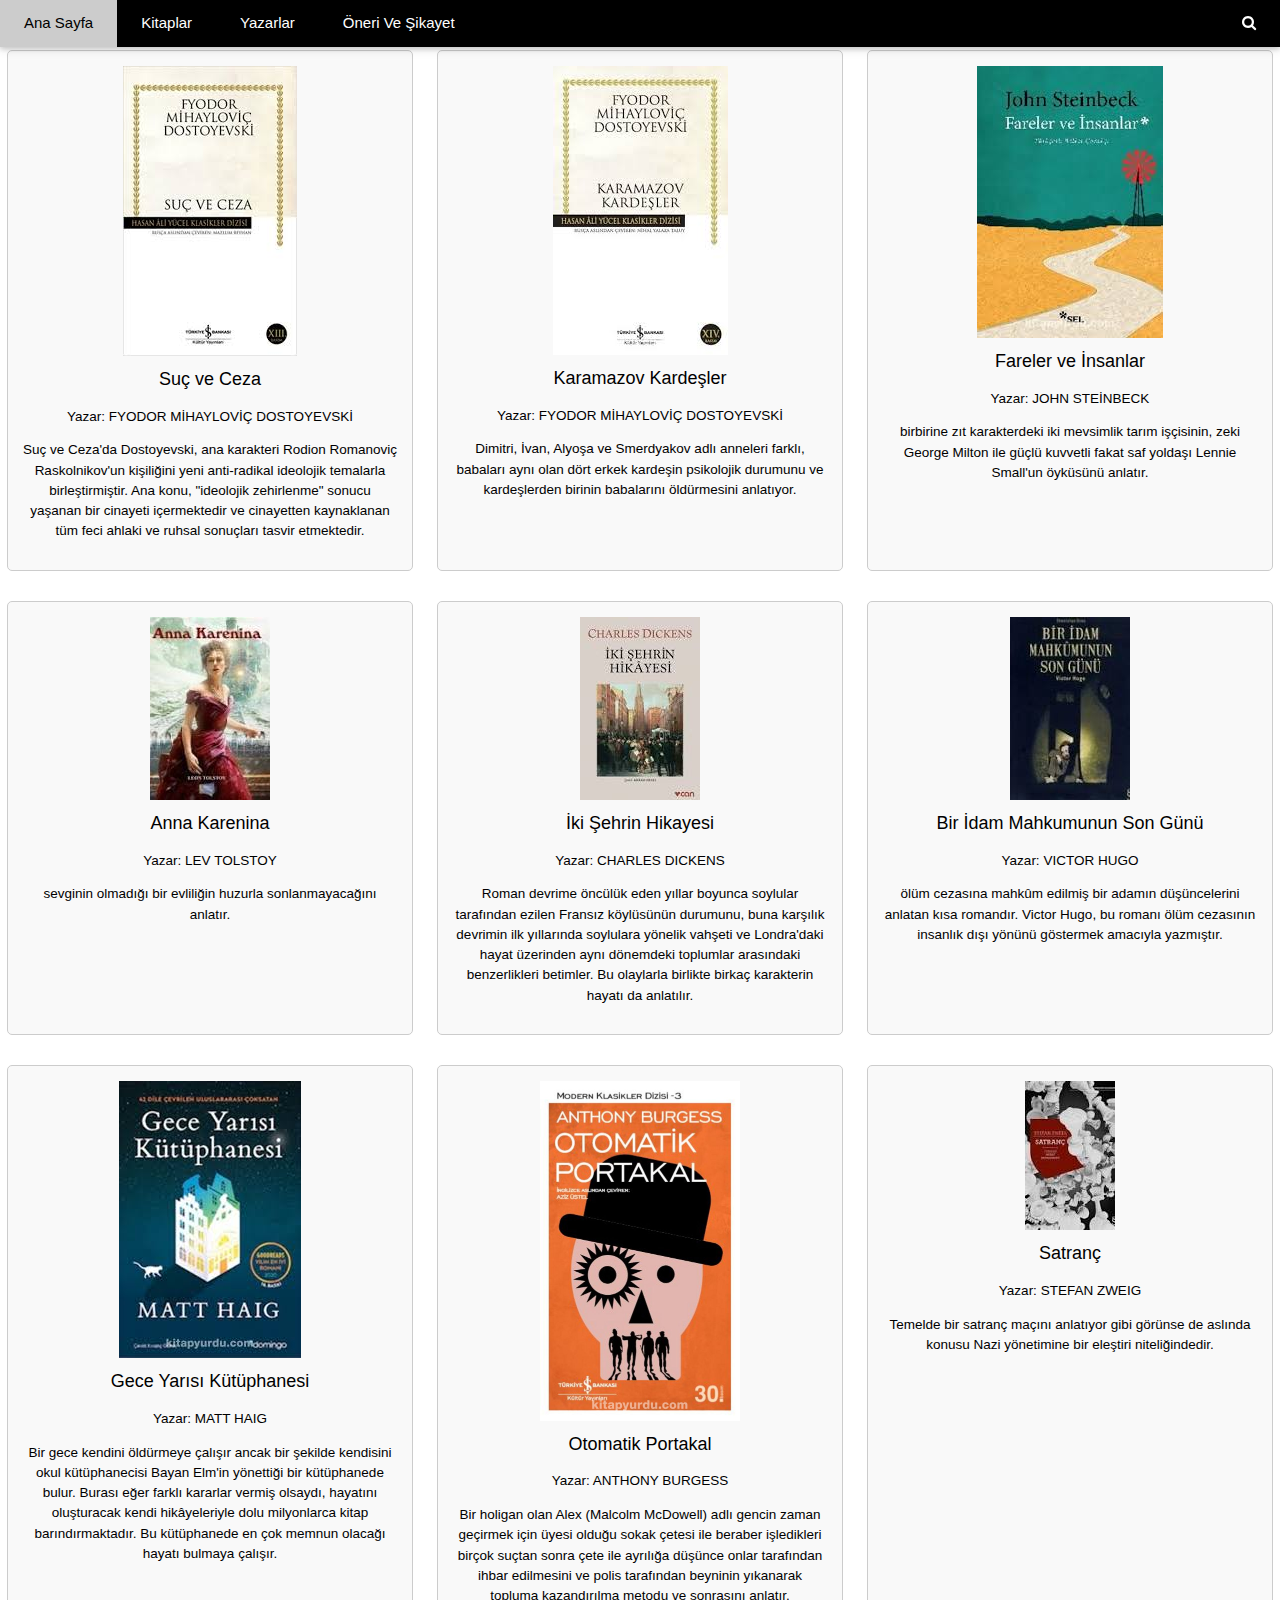
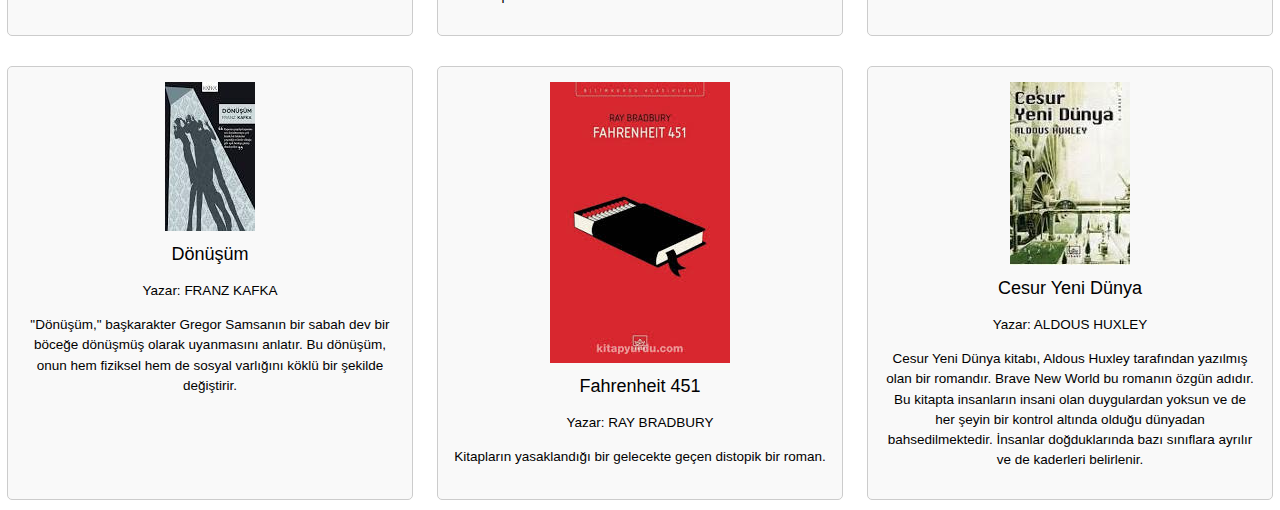
==== commit e9f5bbb4: "Update kitaplar.html" ====
--- a/kitaplar.html
+++ b/kitaplar.html
@@ -4,7 +4,7 @@
 <head>
     <meta charset="UTF-8">
     <meta name="viewport" content="width=device-width, initial-scale=1.0">
-    <title>Tayyip Tükenmez</title>
+    <title>Kütüphane</title>
     <link rel="stylesheet" href="https://www.w3schools.com/w3css/4/w3.css">
     <link rel="stylesheet" href="https://fonts.googleapis.com/css?family=Lato">
     <link rel="stylesheet" href="https://cdnjs.cloudflare.com/ajax/libs/font-awesome/4.7.0/css/font-awesome.min.css">
@@ -20,6 +20,7 @@
             <a class="w3-bar-item w3-button w3-padding-large" href="index.html">Ana Sayfa</a>
             <a class="w3-bar-item w3-button w3-padding-large" href="kitaplar.html">Kitaplar</a>
             <a class="w3-bar-item w3-button w3-padding-large" href="yazarlar.html">Yazarlar</a>
+            <a class="w3-bar-item w3-button w3-padding-large" href="onerivesikayet.html">Öneri Ve Şikayet</a>
             <a href="javascript:void(0)" class="w3-padding-large w3-hover-red w3-right"><i class="fa fa-search"></i></a>
         </div>
     </div>
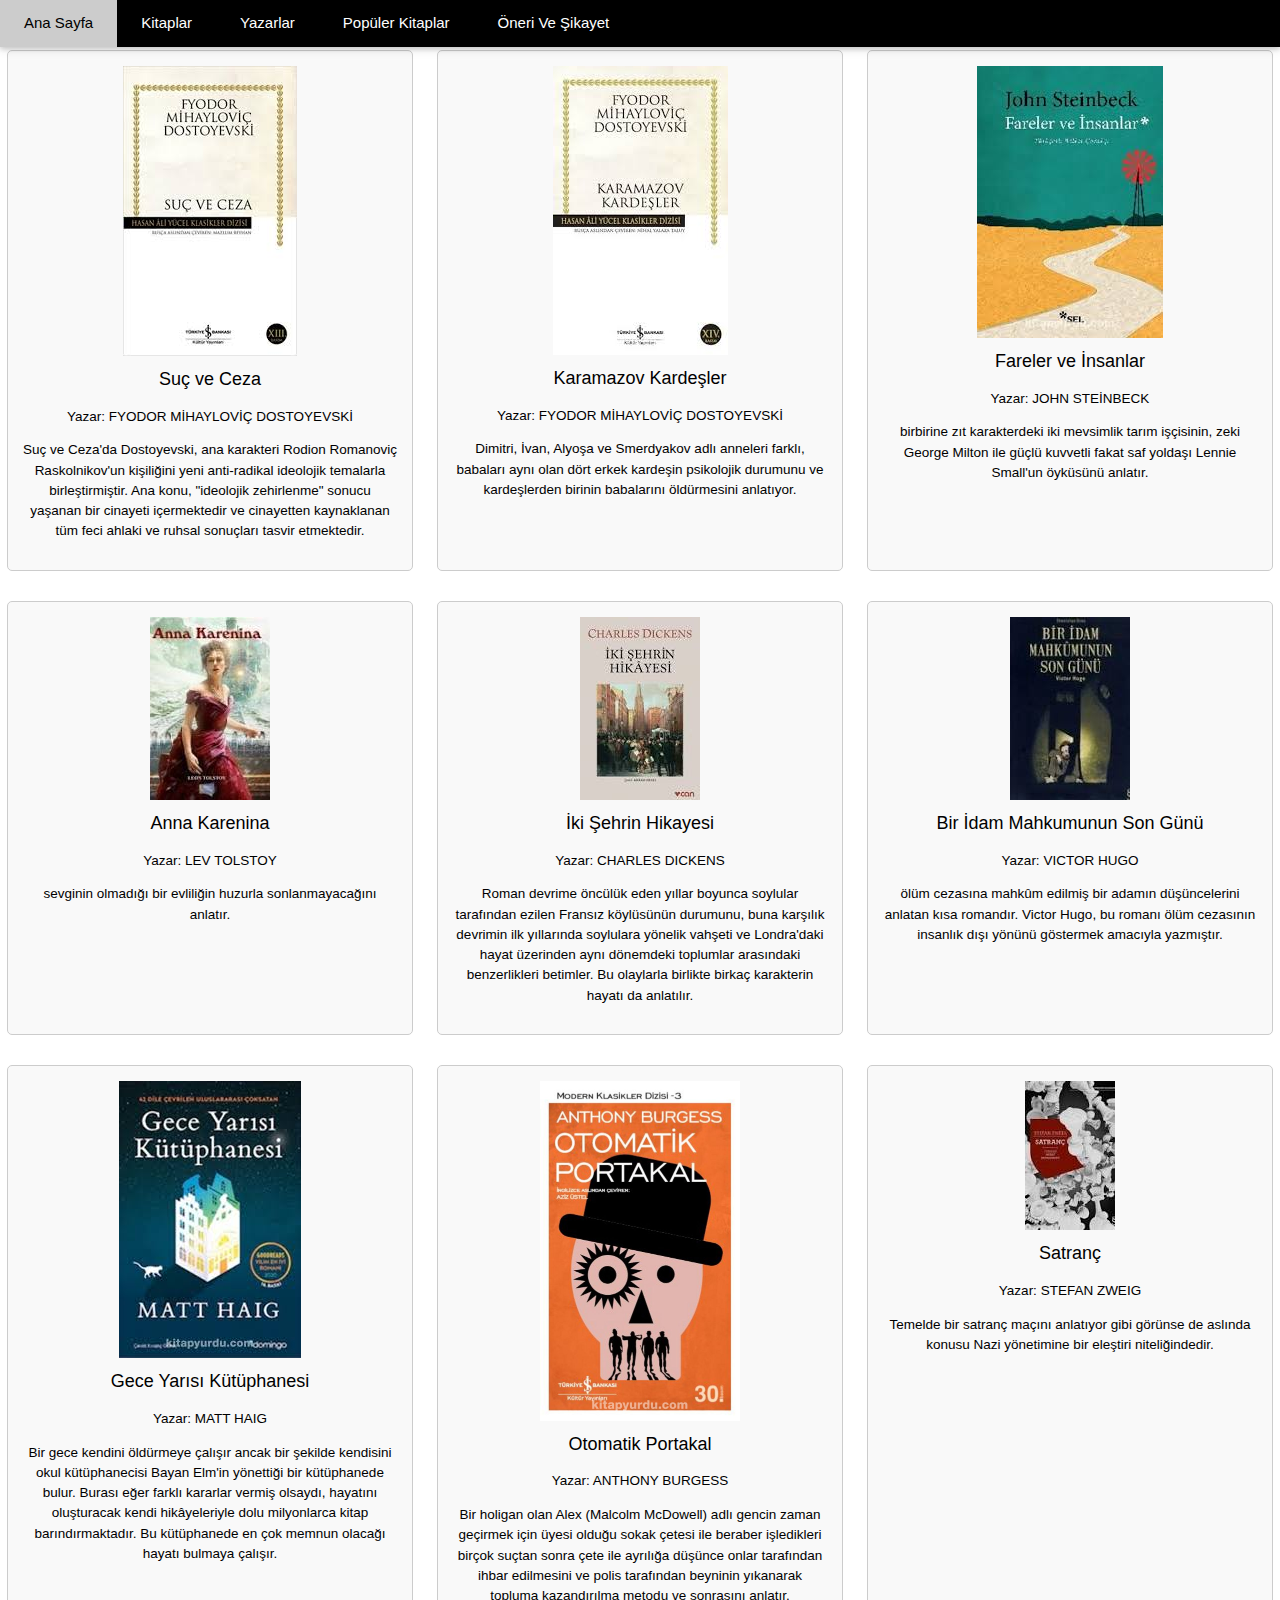
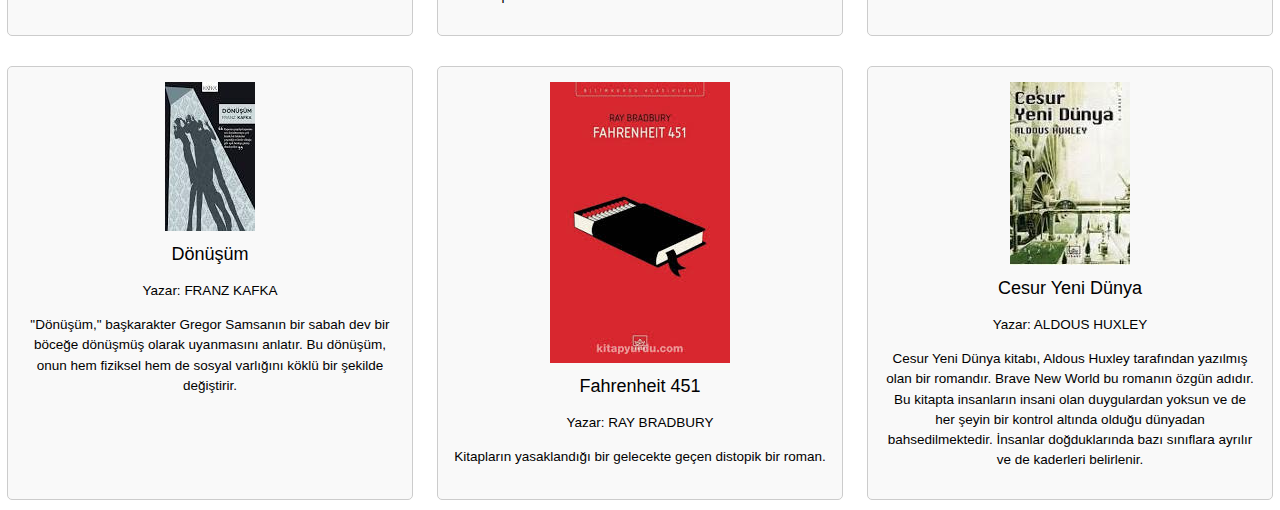
==== commit 66f91405: "Update kitaplar.html" ====
--- a/kitaplar.html
+++ b/kitaplar.html
@@ -4,35 +4,68 @@
 <head>
     <meta charset="UTF-8">
     <meta name="viewport" content="width=device-width, initial-scale=1.0">
-    <title>Kütüphane</title>
+    <title>Tayyip Tükenmez</title>
     <link rel="stylesheet" href="https://www.w3schools.com/w3css/4/w3.css">
     <link rel="stylesheet" href="https://fonts.googleapis.com/css?family=Lato">
     <link rel="stylesheet" href="https://cdnjs.cloudflare.com/ajax/libs/font-awesome/4.7.0/css/font-awesome.min.css">
     <link rel="stylesheet" href="style.css">
-   
+
+</head>
+<style>
+.w3-top .w3-bar-item img {
+height: 40px;
+vertical-align: middle;
+margin-right: 10px;
+}
+
+.w3-bar .w3-bar-item {
+padding: 16px;
+}
+
+.w3-bar .w3-bar-item.w3-hide-small {
+display: none;
+}
+
+.w3-bar .w3-bar-item.w3-show-small {
+display: block;
+}
+
+@media (min-width: 601px) {
+.w3-bar .w3-bar-item.w3-hide-small {
+display: block;
+}
+
+.w3-bar .w3-bar-item.w3-show-small {
+display: none;
+}
+}
+</style>
 </head>
 
 <body>
+
     <!-- Navbar -->
     <div class="w3-top">
-        <div class="w3-bar w3-black w3-card">
-           
-            <a class="w3-bar-item w3-button w3-padding-large" href="index.html">Ana Sayfa</a>
-            <a class="w3-bar-item w3-button w3-padding-large" href="kitaplar.html">Kitaplar</a>
-            <a class="w3-bar-item w3-button w3-padding-large" href="yazarlar.html">Yazarlar</a>
-            <a class="w3-bar-item w3-button w3-padding-large" href="onerivesikayet.html">Öneri Ve Şikayet</a>
-            <a href="javascript:void(0)" class="w3-padding-large w3-hover-red w3-right"><i class="fa fa-search"></i></a>
-        </div>
+        <div class="w3-bar w3-black w3-card"> <a class="w3-bar-item w3-button w3-padding-large w3-hide-small"
+                href="index.html">Ana Sayfa</a> <a class="w3-bar-item w3-button w3-padding-large w3-hide-small"
+                href="kitaplar.html">Kitaplar</a> <a class="w3-bar-item w3-button w3-padding-large w3-hide-small"
+                href="yazarlar.html">Yazarlar</a><a class="w3-bar-item w3-button w3-padding-large w3-hide-small"
+                href="popularkitap.html">Popüler Kitaplar</a> <a class="w3-bar-item w3-button w3-padding-large w3-hide-small"
+                href="onerivesikayet.html">Öneri Ve Şikayet</a> <a href="javascript:void(0)"
+                class="w3-bar-item w3-button w3-padding-large w3-right w3-show-small" onclick="toggleMenu()"><i
+                    class="fa fa-bars"></i></a> </div>
+    </div> <!-- Navbar on small screens -->
+    <div id="navDemo" class="w3-bar-block w3-black w3-hide w3-hide-large w3-hide-medium w3-top" style="margin-top:46px">
+        <a href="index.html" class="w3-bar-item w3-button w3-padding-large" onclick="toggleMenu()">Ana Sayfa</a> <a
+            href="kitaplar.html" class="w3-bar-item w3-button w3-padding-large" onclick="toggleMenu()">Kitaplar</a> <a
+            href="yazarlar.html" class="w3-bar-item w3-button w3-padding-large" onclick="toggleMenu()">Yazarlar</a><a
+            href="popularkitap.html" class="w3-bar-item w3-button w3-padding-large" onclick="toggleMenu()">Popüler Kitaplar</a> <a
+            href="onerivesikayet.html" class="w3-bar-item w3-button w3-padding-large" onclick="toggleMenu()">Öneri Ve Şikayet</a>
     </div>
 
-    <!-- Navbar on small screens (remove the onclick attribute if you want the navbar to always show on top of the content when clicking on the links) -->
-    <div id="navDemo" class="w3-bar-block w3-black w3-hide w3-hide-large w3-hide-medium w3-top" style="margin-top:46px">
-     
-        <a href="index.html" class="w3-bar-item w3-button w3-padding-large" onclick="myFunction()">Ana Saya</a>
-        <a href="kitaplar.html" class="w3-bar-item w3-button w3-padding-large" onclick="myFunction()">Kitaplar</a>
-        <a href="yazarlar.html" class="w3-bar-item w3-button w3-padding-large" onclick="myFunction()">Yazarlar</a>
-  
     </div>
+
+    <script> function toggleMenu() { var x = document.getElementById("navDemo"); if (x.className.indexOf("w3-show") == -1) { x.className += " w3-show"; } else { x.className = x.className.replace(" w3-show", ""); } } </script>
 
     <main>
         <section>
